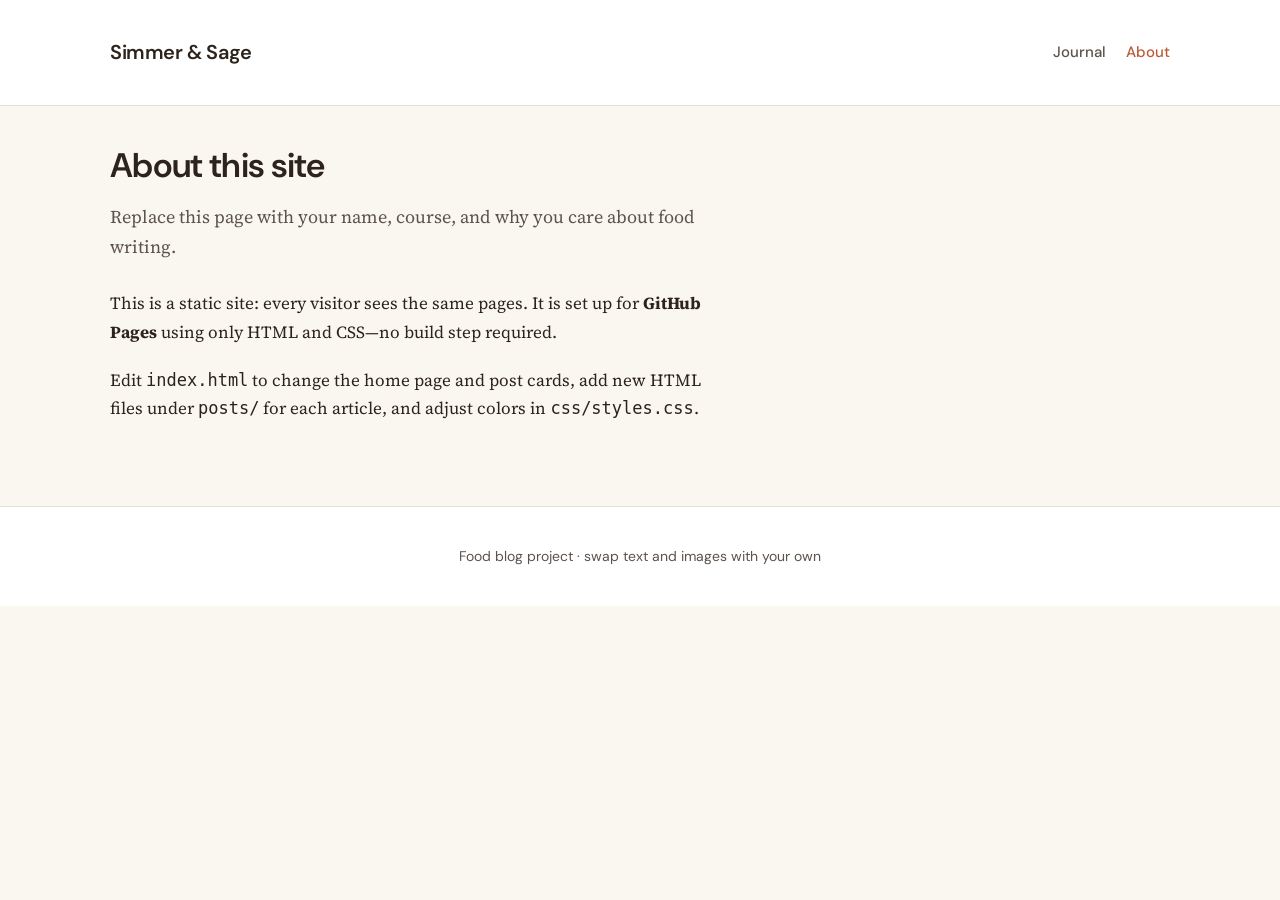
==== about.html @ 587ea352 "Initial static food blog for GitHub Pages" ====
<!DOCTYPE html>
<html lang="en">
  <head>
    <meta charset="utf-8" />
    <meta name="viewport" content="width=device-width, initial-scale=1" />
    <title>About — Simmer &amp; Sage</title>
    <meta name="description" content="About this food journal and its author." />
    <link rel="preconnect" href="https://fonts.googleapis.com" />
    <link rel="preconnect" href="https://fonts.gstatic.com" crossorigin />
    <link
      href="https://fonts.googleapis.com/css2?family=DM+Sans:ital,opsz,wght@0,9..40,400;0,9..40,500;0,9..40,600;1,9..40,400&family=Source+Serif+4:ital,opsz,wght@0,8..60,400;0,8..60,600;1,8..60,400&display=swap"
      rel="stylesheet"
    />
    <link rel="stylesheet" href="css/styles.css" />
  </head>
  <body>
    <a class="skip-link" href="#main">Skip to content</a>
    <header class="site-header">
      <div class="site-header__inner">
        <p class="site-title"><a href="index.html">Simmer &amp; Sage</a></p>
        <nav class="nav" aria-label="Main">
          <a href="index.html">Journal</a>
          <a href="about.html" aria-current="page">About</a>
        </nav>
      </div>
    </header>
    <main id="main">
      <article class="prose">
        <h1>About this site</h1>
        <p class="lede">
          Replace this page with your name, course, and why you care about food
          writing.
        </p>
        <p>
          This is a static site: every visitor sees the same pages. It is set up
          for <strong>GitHub Pages</strong> using only HTML and CSS—no build
          step required.
        </p>
        <p>
          Edit <code>index.html</code> to change the home page and post cards,
          add new HTML files under <code>posts/</code> for each article, and
          adjust colors in <code>css/styles.css</code>.
        </p>
      </article>
    </main>
    <footer class="site-footer">
      <p>Food blog project · swap text and images with your own</p>
    </footer>
  </body>
</html>
---- css/styles.css ----
/* Food blog — warm, readable palette */
:root {
  --color-bg: #faf6f0;
  --color-surface: #ffffff;
  --color-text: #2c241c;
  --color-muted: #5c534a;
  --color-accent: #b85c38;
  --color-accent-hover: #943a1e;
  --color-border: #e8e0d4;
  --font-body: "Source Serif 4", "Georgia", serif;
  --font-ui: "DM Sans", system-ui, sans-serif;
  --radius: 12px;
  --shadow: 0 4px 24px rgba(44, 36, 28, 0.08);
}

*,
*::before,
*::after {
  box-sizing: border-box;
}

html {
  scroll-behavior: smooth;
}

body {
  margin: 0;
  min-height: 100vh;
  font-family: var(--font-body);
  font-size: 1.0625rem;
  line-height: 1.65;
  color: var(--color-text);
  background: var(--color-bg);
}

img {
  max-width: 100%;
  height: auto;
  display: block;
}

a {
  color: var(--color-accent);
  text-decoration-thickness: 1px;
  text-underline-offset: 3px;
}

a:hover {
  color: var(--color-accent-hover);
}

a:focus-visible {
  outline: 2px solid var(--color-accent);
  outline-offset: 3px;
}

.skip-link {
  position: absolute;
  left: -9999px;
  z-index: 999;
  padding: 0.75rem 1rem;
  background: var(--color-surface);
  color: var(--color-text);
  font-family: var(--font-ui);
}

.skip-link:focus {
  left: 1rem;
  top: 1rem;
}

.site-header {
  border-bottom: 1px solid var(--color-border);
  background: var(--color-surface);
}

.site-header__inner {
  max-width: 1100px;
  margin: 0 auto;
  padding: 1rem 1.25rem;
  display: flex;
  flex-wrap: wrap;
  align-items: center;
  justify-content: space-between;
  gap: 1rem;
}

.site-title {
  font-family: var(--font-ui);
  font-size: 1.25rem;
  font-weight: 600;
  letter-spacing: -0.02em;
}

.site-title a {
  color: var(--color-text);
  text-decoration: none;
}

.site-title a:hover {
  color: var(--color-accent);
}

.nav {
  display: flex;
  flex-wrap: wrap;
  gap: 1.25rem;
  font-family: var(--font-ui);
  font-size: 0.9375rem;
  font-weight: 500;
}

.nav a {
  color: var(--color-muted);
  text-decoration: none;
}

.nav a:hover,
.nav a[aria-current="page"] {
  color: var(--color-accent);
}

main {
  max-width: 1100px;
  margin: 0 auto;
  padding: 2rem 1.25rem 4rem;
}

.page-intro {
  max-width: 36rem;
  margin-bottom: 2.5rem;
}

.page-intro h1 {
  font-family: var(--font-ui);
  font-size: clamp(1.75rem, 4vw, 2.25rem);
  font-weight: 600;
  letter-spacing: -0.03em;
  line-height: 1.2;
  margin: 0 0 0.75rem;
}

.page-intro p {
  margin: 0;
  color: var(--color-muted);
  font-size: 1.05rem;
}

.post-grid {
  display: grid;
  gap: 1.75rem;
  grid-template-columns: repeat(auto-fill, minmax(280px, 1fr));
}

.post-card {
  display: flex;
  flex-direction: column;
  background: var(--color-surface);
  border-radius: var(--radius);
  overflow: hidden;
  box-shadow: var(--shadow);
  border: 1px solid var(--color-border);
  text-decoration: none;
  color: inherit;
  transition: transform 0.2s ease, box-shadow 0.2s ease;
}

.post-card:hover {
  transform: translateY(-3px);
  box-shadow: 0 12px 40px rgba(44, 36, 28, 0.12);
}

.post-card:focus-visible {
  outline: 2px solid var(--color-accent);
  outline-offset: 3px;
}

.post-card__image {
  aspect-ratio: 4 / 3;
  object-fit: cover;
  width: 100%;
}

.post-card__body {
  padding: 1.25rem 1.35rem 1.5rem;
  flex: 1;
  display: flex;
  flex-direction: column;
}

.post-card__title {
  font-family: var(--font-ui);
  font-size: 1.125rem;
  font-weight: 600;
  margin: 0 0 0.5rem;
  color: var(--color-text);
}

.post-card__caption {
  margin: 0;
  font-size: 0.95rem;
  color: var(--color-muted);
  flex: 1;
}

.post-card__cta {
  margin-top: 1rem;
  font-family: var(--font-ui);
  font-size: 0.8125rem;
  font-weight: 600;
  color: var(--color-accent);
  text-transform: uppercase;
  letter-spacing: 0.06em;
}

/* Article / about */
.prose {
  max-width: 38rem;
}

.prose h1 {
  font-family: var(--font-ui);
  font-size: clamp(1.75rem, 4vw, 2.125rem);
  font-weight: 600;
  margin: 0 0 0.5rem;
  letter-spacing: -0.02em;
}

.prose .lede {
  font-size: 1.125rem;
  color: var(--color-muted);
  margin: 0 0 1.75rem;
}

.prose p {
  margin: 0 0 1.25rem;
}

.prose figure {
  margin: 2rem 0;
  border-radius: var(--radius);
  overflow: hidden;
  box-shadow: var(--shadow);
}

.prose figcaption {
  font-family: var(--font-ui);
  font-size: 0.875rem;
  color: var(--color-muted);
  padding: 0.75rem 1rem;
  background: var(--color-surface);
  border: 1px solid var(--color-border);
  border-top: none;
}

.site-footer {
  border-top: 1px solid var(--color-border);
  padding: 1.5rem 1.25rem;
  text-align: center;
  font-family: var(--font-ui);
  font-size: 0.875rem;
  color: var(--color-muted);
  background: var(--color-surface);
}
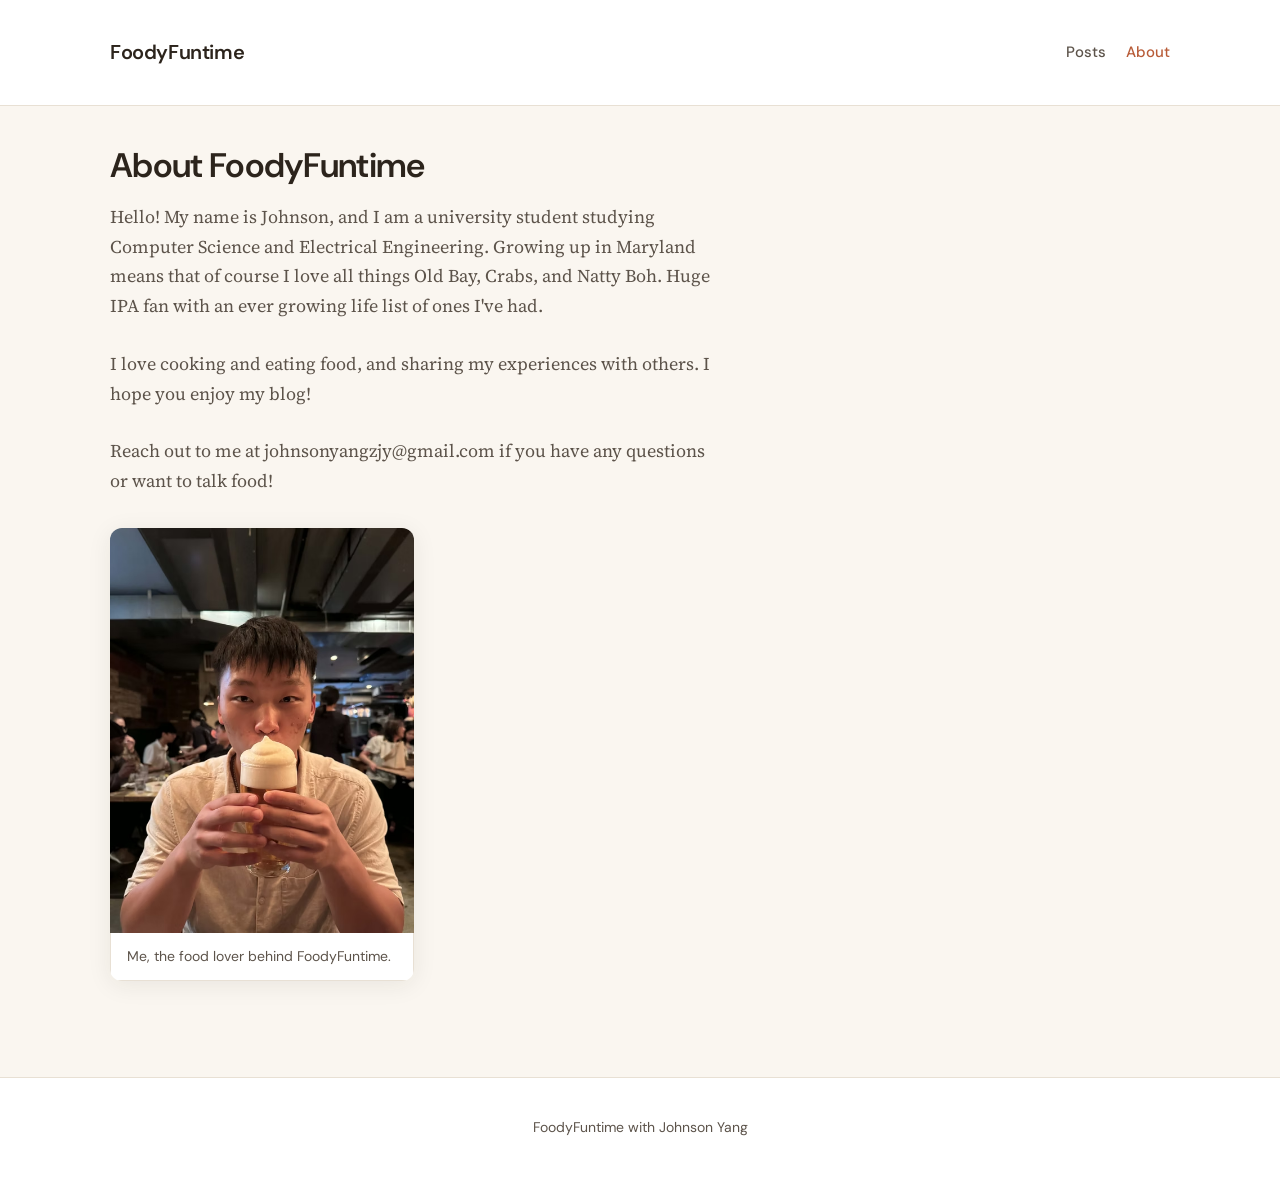
==== commit 69b87425: "Finished blog" ====
--- a/about.html
+++ b/about.html
@@ -3,7 +3,7 @@
   <head>
     <meta charset="utf-8" />
     <meta name="viewport" content="width=device-width, initial-scale=1" />
-    <title>About — Simmer &amp; Sage</title>
+    <title>About — FoodyFuntime</title>
     <meta name="description" content="About this food journal and its author." />
     <link rel="preconnect" href="https://fonts.googleapis.com" />
     <link rel="preconnect" href="https://fonts.gstatic.com" crossorigin />
@@ -17,34 +17,39 @@
     <a class="skip-link" href="#main">Skip to content</a>
     <header class="site-header">
       <div class="site-header__inner">
-        <p class="site-title"><a href="index.html">Simmer &amp; Sage</a></p>
+        <p class="site-title"><a href="index.html">FoodyFuntime</a></p>
         <nav class="nav" aria-label="Main">
-          <a href="index.html">Journal</a>
+          <a href="index.html">Posts</a>
           <a href="about.html" aria-current="page">About</a>
         </nav>
       </div>
     </header>
     <main id="main">
       <article class="prose">
-        <h1>About this site</h1>
+        <h1>About FoodyFuntime</h1>
         <p class="lede">
-          Replace this page with your name, course, and why you care about food
-          writing.
+          Hello! My name is Johnson, and I am a university student studying Computer Science and Electrical Engineering. Growing up in Maryland means that of course I love all things Old Bay, Crabs, and Natty Boh. Huge IPA fan with an ever growing life list of ones I've had.
         </p>
-        <p>
-          This is a static site: every visitor sees the same pages. It is set up
-          for <strong>GitHub Pages</strong> using only HTML and CSS—no build
-          step required.
+        <p class="lede">
+          I love cooking and eating food, and sharing my experiences with others. I hope you enjoy my blog!
         </p>
-        <p>
-          Edit <code>index.html</code> to change the home page and post cards,
-          add new HTML files under <code>posts/</code> for each article, and
-          adjust colors in <code>css/styles.css</code>.
+        <p class="lede">
+          Reach out to me at johnsonyangzjy@gmail.com if you have any questions or want to talk food!
         </p>
+        <figure>
+          <img
+            src="assets/images/about-me.avif"
+            alt="Portrait of Johnson"
+            width="960"
+            height="1280"
+            loading="lazy"
+          />
+          <figcaption>Me, the food lover behind FoodyFuntime.</figcaption>
+        </figure>
       </article>
     </main>
     <footer class="site-footer">
-      <p>Food blog project · swap text and images with your own</p>
+      <p>FoodyFuntime with Johnson Yang</p>
     </footer>
   </body>
 </html>
--- a/css/styles.css
+++ b/css/styles.css
@@ -218,6 +218,10 @@
   max-width: 38rem;
 }
 
+.prose--wide {
+  max-width: 100%;
+}
+
 .prose h1 {
   font-family: var(--font-ui);
   font-size: clamp(1.75rem, 4vw, 2.125rem);
@@ -234,6 +238,10 @@
 
 .prose p {
   margin: 0 0 1.25rem;
+}
+
+.section-gap {
+  margin-top: 2.5rem;
 }
 
 .prose figure {
@@ -243,6 +251,17 @@
   box-shadow: var(--shadow);
 }
 
+.prose > figure {
+  width: 50%;
+  max-width: 100%;
+  margin: 2rem 0;
+}
+
+.prose > figure img {
+  width: 100%;
+  max-width: 100%;
+}
+
 .prose figcaption {
   font-family: var(--font-ui);
   font-size: 0.875rem;
@@ -251,6 +270,33 @@
   background: var(--color-surface);
   border: 1px solid var(--color-border);
   border-top: none;
+}
+
+.review-grid {
+  display: grid;
+  gap: 1rem;
+  grid-template-columns: repeat(3, minmax(0, 1fr));
+  margin: 2rem 0;
+}
+
+.review-grid--two {
+  grid-template-columns: repeat(2, minmax(0, 1fr));
+}
+
+.review-grid figure {
+  margin: 0;
+}
+
+.review-grid img {
+  width: 100%;
+  aspect-ratio: 4 / 3;
+  object-fit: cover;
+}
+
+@media (max-width: 900px) {
+  .review-grid {
+    grid-template-columns: 1fr;
+  }
 }
 
 .site-footer {
